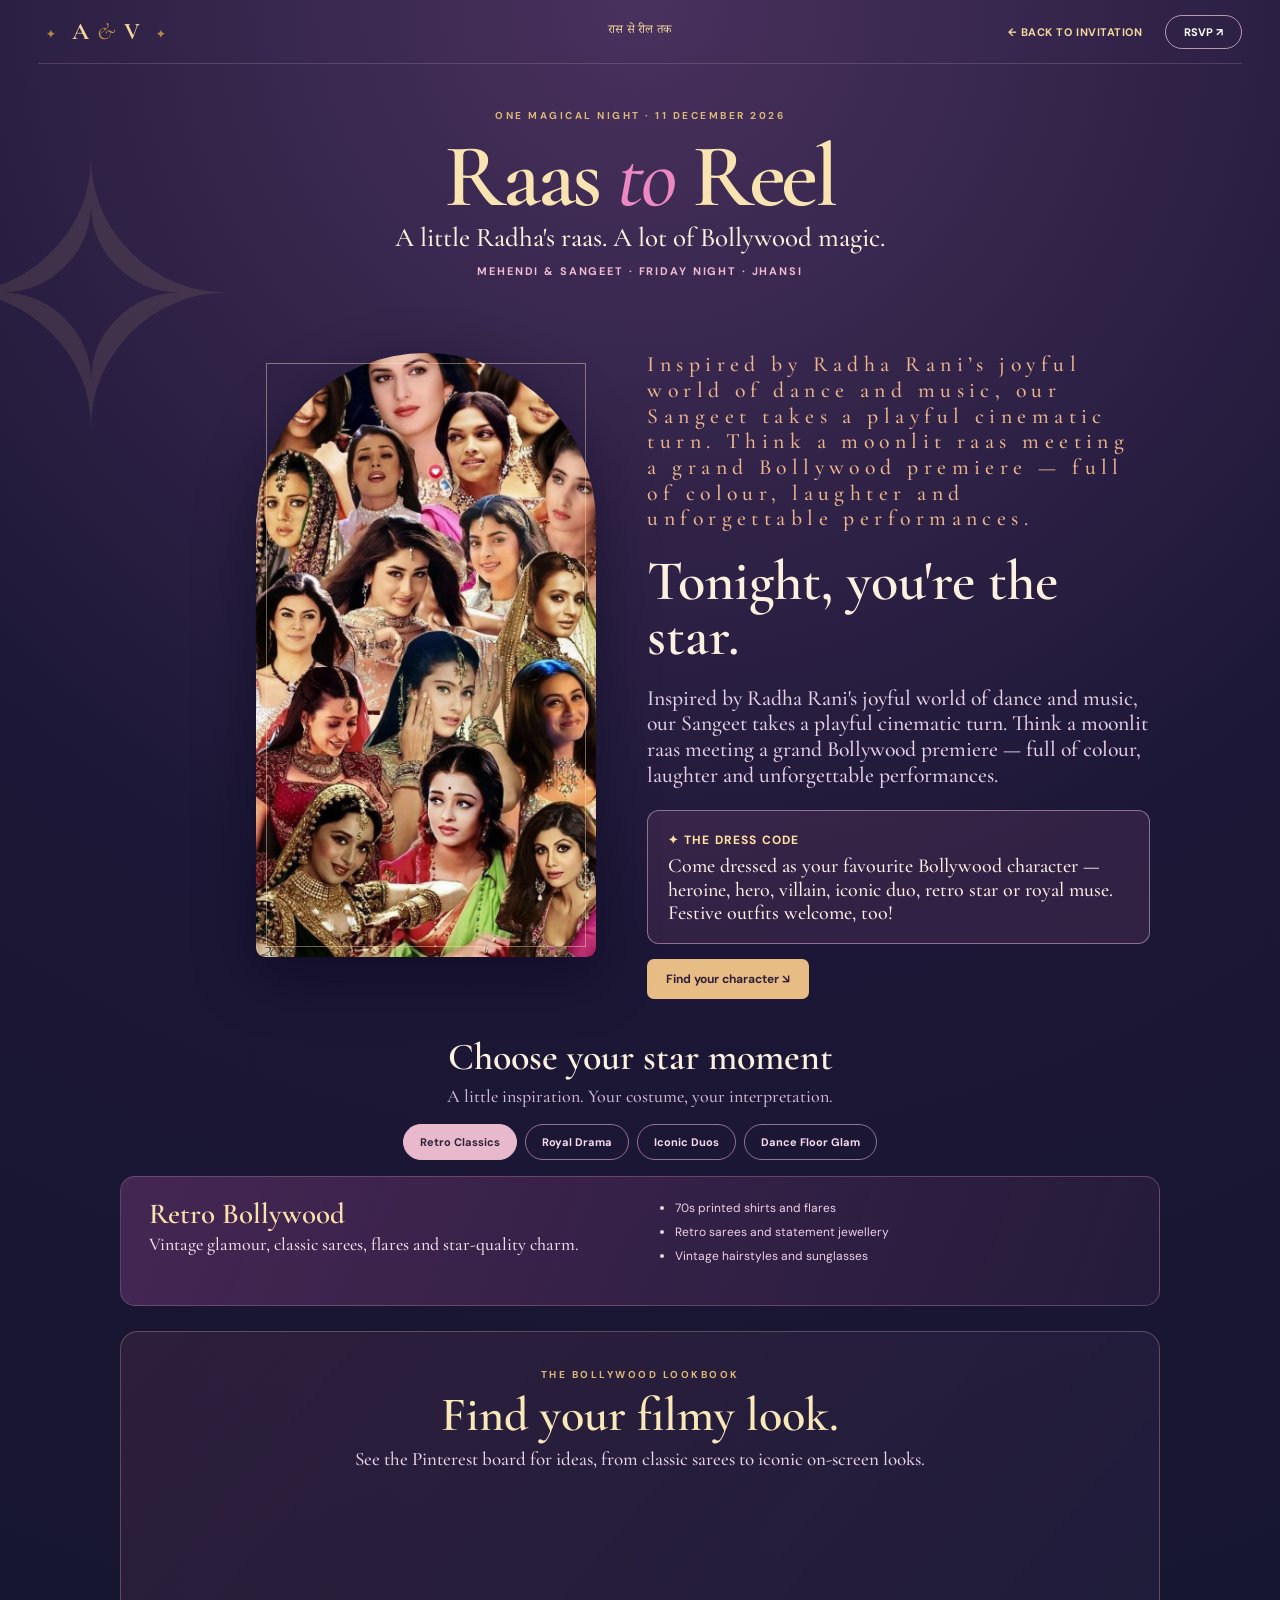
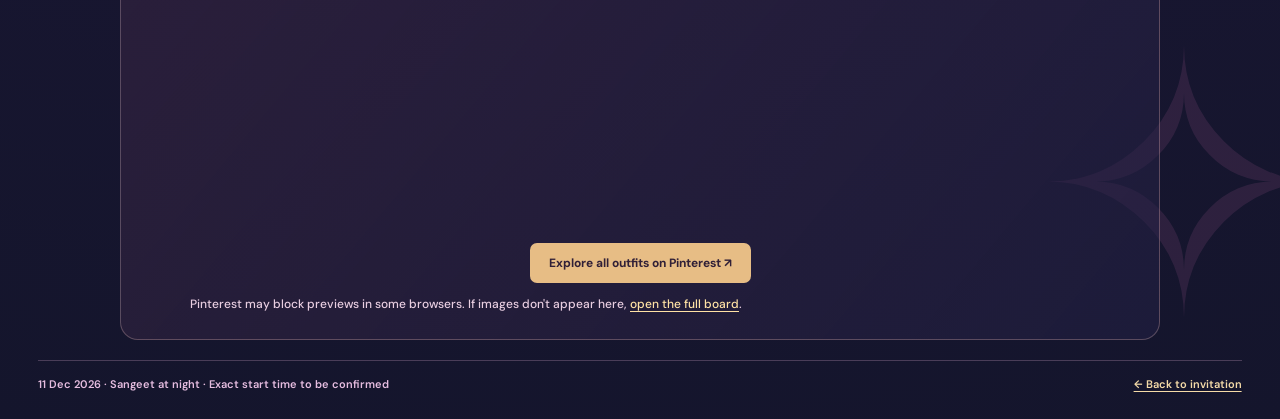
==== bollywood.html @ 9b97ad11 "initial wedding website" ====
<!doctype html>
<html lang="en"><head>
<meta charset="utf-8"><meta name="viewport" content="width=device-width,initial-scale=1,viewport-fit=cover"><meta name="theme-color" content="#171533"><meta name="description" content="Raas to Reel: Bollywood character night at Akanksha & Vikash's wedding Sangeet, 11 December 2026.">
<title>Raas to Reel · Bollywood Sangeet · Akanksha & Vikash</title>
<link rel="preconnect" href="https://fonts.googleapis.com"><link rel="preconnect" href="https://fonts.gstatic.com" crossorigin>
<link href="https://fonts.googleapis.com/css2?family=Cormorant+Garamond:ital,wght@0,400;0,500;0,600;0,700;1,400;1,500;1,600&family=DM+Sans:wght@400;500;600;700&family=Noto+Serif+Devanagari:wght@400;600&display=swap" rel="stylesheet">
<link rel="stylesheet" href="styles.css"><script src="image-config.js" defer></script><script src="theme-config.js" defer></script><script src="content-config.js" defer></script><script src="script.js" defer></script>
</head><body class="bollywood-page"><div class="page-shell">
<header class="masthead"><div class="brand"><span class="brand-glyph">✦</span> A <em>&</em> V <span class="brand-glyph">✦</span></div><div class="blessing">रास से रील तक</div><div class="masthead-actions"><a href="index.html">← Main invitation</a><button type="button" data-open-rsvp>RSVP ↗</button></div></header>
<main>
<section class="spotlight-hero"><p class="spotlight-overline">ONE MAGICAL NIGHT · 11 DECEMBER 2026</p><h1>Raas <em>to</em> Reel</h1><p class="spotlight-sub">A little Radha's raas. A lot of Bollywood magic.</p><p class="spotlight-date">MEHENDI & SANGEET · FRIDAY NIGHT · JHANSI</p></section>
<section class="spotlight-stage" aria-label="Bollywood Sangeet theme"><div class="spotlight-poster"><img data-image="bollywood" alt="An illustrated gold film reel, royal velvet curtains and Bollywood Night marquee"></div><div class="spotlight-copy"><p class="spotlight-overline">WHERE LOVE MEETS MUSIC</p><h2>Tonight, <em>you're the star.</em></h2><p>Inspired by Radha Rani's joyful world of dance and music, our Sangeet takes a playful cinematic turn. Think a moonlit raas meeting a grand Bollywood premiere — full of colour, laughter and unforgettable performances.</p><div class="dress-callout"><strong>✦ THE DRESS CODE</strong><p>Come dressed as your favourite Bollywood character — heroine, hero, villain, iconic duo, retro star or royal muse. Festive outfits welcome, too!</p></div><a class="spotlight-cta" href="#costumes">Find your character ↘</a></div></section>
<section class="costumes" id="costumes"><h2>Choose your star moment</h2><p>A little inspiration. Your costume, your interpretation.</p><div class="costume-tabs" role="tablist" aria-label="Costume inspiration categories"><button type="button" role="tab" aria-selected="true" data-costume-tab="retro">Retro Classics</button><button type="button" role="tab" aria-selected="false" data-costume-tab="royal">Royal Drama</button><button type="button" role="tab" aria-selected="false" data-costume-tab="duo">Iconic Duos</button><button type="button" role="tab" aria-selected="false" data-costume-tab="dance">Dance Floor Glam</button></div><div class="costume-panels" role="tabpanel" aria-live="polite"><div><h3 id="costumeName">Retro Bollywood</h3><p id="costumeDesc">Think vintage glamour and star-quality charm.</p></div><ul id="costumeIdeas"></ul></div></section>
<section class="pinterest-feature" id="pinterestStyleBoard" hidden aria-labelledby="pinterestTitle">
  <p class="spotlight-overline">THE BOLLYWOOD LOOKBOOK</p>
  <h2 id="pinterestTitle">Find your <em>filmy look.</em></h2>
  <p>From classic sarees to iconic characters, discover the outfits on our Pinterest inspiration board.</p>
  <div class="pinterest-local-gallery" id="pinterestLocalGallery" hidden aria-label="Selected Bollywood outfit inspiration"></div>
  <div class="pinterest-embed-wrap" id="pinterestEmbedWrap">
    <a id="pinterestEmbedAnchor" data-pin-do="embedBoard" data-pin-scale-height="420" data-pin-scale-width="92" href="https://www.pinterest.com/cameycat/bollywood-night/"></a>
  </div>
  <div class="pinterest-actions">
    <a class="spotlight-cta" id="pinterestBoardLink" href="https://www.pinterest.com/cameycat/bollywood-night/" target="_blank" rel="noopener noreferrer">Explore all outfits on Pinterest ↗</a>
  </div>
  <p class="pinterest-fallback">Pinterest may block previews in some browsers. If images don't appear here, <a id="pinterestBoardFallback" href="https://www.pinterest.com/cameycat/bollywood-night/" target="_blank" rel="noopener noreferrer">open the full board</a>.</p>
</section>
<footer class="spotlight-footer"><span>11 Dec 2026 · Sangeet at night · Exact start time to be confirmed</span><a href="index.html">Back to our four celebrations ↗</a></footer>
</main></div>
<dialog class="rsvp-dialog" id="rsvpDialog" aria-labelledby="rsvpTitle"><div class="rsvp-wrap"><button class="close-dialog" type="button" data-close-rsvp aria-label="Close RSVP">×</button><div class="rsvp-top"><span class="rsvp-ornament">❀ ✧ ❀</span><p class="overline">THE JOY OF TOGETHERNESS</p><h2 id="rsvpTitle">Will you join us?</h2><p>Prepare a WhatsApp RSVP message. No details are stored.</p></div><form id="rsvpForm"><label for="guestName">Your name</label><input id="guestName" name="guestName" required maxlength="100" placeholder="Full name" autocomplete="name"><div class="two-fields"><div><label for="guestCount">Guests</label><select id="guestCount" name="guestCount"><option>1</option><option>2</option><option>3</option><option>4</option><option>5+</option></select></div><div><label for="attendance">Attending?</label><select id="attendance" name="attendance"><option value="Yes, delighted to attend">Yes, delighted!</option><option value="Still confirming">Still confirming</option><option value="Unable to attend">Unable to attend</option></select></div></div><label for="guestNote">A message (optional)</label><textarea id="guestNote" name="guestNote" rows="2" maxlength="300" placeholder="Your blessings and wishes..."></textarea><button type="submit" class="send-rsvp">Prepare WhatsApp message ↗</button><button type="button" class="copy-rsvp" id="copyRSVP">Copy RSVP message instead</button><p class="rsvp-disclaimer">WhatsApp opens a draft; you choose the recipient and tap Send.</p></form></div></dialog><div class="toast" id="toast" role="status" aria-live="polite"></div>
</body></html>
---- styles.css ----
:root{--ink:#3b2931;--maroon:#321d2b;--wine:#612c43;--gold:#b9904a;--gold-light:#e8d6ac;--cream:#fbf7f0;--paper:#f4ecde;--line:#dfd1bf;--muted:#766d6b;--serif:'Cormorant Garamond',Georgia,serif;--sans:'DM Sans',Arial,sans-serif;--dev:'Noto Serif Devanagari',serif}
*{box-sizing:border-box}html{scroll-behavior:smooth}body{margin:0;color:var(--ink);font-family:var(--sans);background:#e9dfd3}button,input,select,textarea{font:inherit}button{cursor:pointer}a{color:inherit;text-decoration:none}img{display:block;max-width:100%}button:focus-visible,a:focus-visible,input:focus-visible,select:focus-visible,textarea:focus-visible{outline:3px solid #b57247;outline-offset:3px}.skip-link{position:absolute;z-index:100;left:12px;top:-80px;padding:10px;background:white}.skip-link:focus{top:10px}
.page-shell{max-width:1490px;min-height:100vh;margin:auto;padding:0 clamp(14px,3vw,48px);background:radial-gradient(circle at 8% 8%,#fffcf6 0%,transparent 33%),radial-gradient(circle at 89% 96%,#fffaf2 0%,transparent 38%),var(--cream);position:relative;overflow:hidden}.page-shell:before,.page-shell:after{content:'❋';position:absolute;color:#d1b680;opacity:.11;font-family:Georgia,serif;pointer-events:none;font-size:360px}.page-shell:before{left:-220px;top:170px}.page-shell:after{right:-160px;bottom:20px}
.masthead{height:64px;display:grid;grid-template-columns:1fr 1fr 1fr;align-items:center;border-bottom:1px solid var(--line);position:relative;z-index:1}.brand{font-family:var(--serif);font-weight:700;font-size:24px;letter-spacing:.05em;white-space:nowrap}.brand em{font-weight:400;color:var(--gold)}.brand-glyph{color:#b58a48;font-size:11px;vertical-align:middle;margin:0 8px}.blessing{font-family:var(--dev);color:#8b6543;text-align:center;font-size:12px;letter-spacing:.02em}.masthead-actions{display:flex;justify-content:flex-end;gap:22px;align-items:center;font-size:11px;font-weight:700;letter-spacing:.05em;text-transform:uppercase}.masthead-actions button{color:#faf0dd;background:var(--maroon);border:1px solid var(--maroon);border-radius:24px;padding:9px 18px}.masthead-actions a{color:#6a4757}.masthead-actions a span{color:#ab824b}
.invitation-heading{text-align:center;padding:24px 12px 15px;position:relative;z-index:1}.overline{font-size:10px;letter-spacing:.27em;font-weight:700;color:#967248;margin:0 0 4px}.overline span{font-size:12px}.invitation-heading h1{font:500 clamp(54px,5.35vw,85px)/.98 var(--serif);letter-spacing:-.025em;margin:0;color:#4a283c}.ampersand{color:var(--gold);font-weight:400;font-style:italic;padding:0 .06em}.invitation-subtitle{font:500 clamp(17px,1.7vw,23px)/1.12 var(--serif);margin:7px 0 11px}.invitation-subtitle em{font-weight:500;color:#a47c47}.date-loc{font-size:10px;font-weight:700;letter-spacing:.19em;color:#73645c;display:flex;align-items:center;justify-content:center;gap:14px}.date-separator{color:#b2884b;font-size:18px}
.chapter-area{position:relative;z-index:1}.section-line{display:flex;gap:16px;align-items:center;margin:0 2px 12px}.section-line>span{flex:1;height:1px;background:linear-gradient(to right,transparent,#ccad7a)}.section-line>span:last-child{transform:scaleX(-1)}.section-line h2{margin:0;white-space:nowrap;font-size:11px;text-transform:uppercase;letter-spacing:.14em;color:#7f624d;font-weight:600}.section-line h2 span{color:#be984d;font-size:13px;padding:0 3px}
.chapter-grid{display:grid;grid-template-columns:1fr 1fr;gap:13px}.event-card{border-radius:13px;overflow:hidden;border:1px solid #e2d4c3;box-shadow:0 7px 20px #4e2f2920;background:#fffaf0;transition:transform .22s ease,box-shadow .22s ease}.event-card:hover{transform:translateY(-3px);box-shadow:0 12px 28px #4e2f2930}.card-main{width:100%;text-align:left;border:0;padding:0;background:transparent;color:inherit;display:grid;grid-template-columns:37% 63%;height:239px}.art-panel{position:relative;overflow:hidden;min-width:0}.art-panel img{height:100%;width:100%;object-fit:cover;object-position:center center;transition:transform .55s ease}.event-card:hover .art-panel img{transform:scale(1.035)}.art-corner{position:absolute;top:10px;left:10px;width:28px;height:28px;border:1px solid #f6e6c199;border-radius:50%;display:grid;place-items:center;background:#37203674;color:#ffe3a5;font:500 18px var(--serif);backdrop-filter:blur(5px)}
.card-copy{padding:17px 21px 13px;display:flex;flex-direction:column;min-width:0;position:relative}.card-copy:after{content:'✧';position:absolute;right:15px;top:44px;font-size:44px;opacity:.1;color:#aa8856;pointer-events:none}.card-kicker{display:flex;justify-content:space-between;gap:6px;font:700 10px var(--sans);letter-spacing:.14em;margin:0 0 12px;color:#a27c50}.card-kicker span{font-size:10px;color:#b4a28c;letter-spacing:.04em}.card-copy h3{font:600 clamp(30px,3vw,42px)/.9 var(--serif);margin:0 0 8px;letter-spacing:-.02em;color:#5b3347}.hindi-inline{font:400 13px var(--dev);letter-spacing:0;margin-left:5px;color:#9c825c;vertical-align:middle}.small-and{font-style:italic;font-weight:400;color:#b28d58;font-size:.78em}.card-deity{font:700 10px/1.5 var(--sans);text-transform:uppercase;letter-spacing:.045em;color:#8f6746;margin:0 0 9px}.card-description{font:500 clamp(17px,1.35vw,19px)/1.08 var(--serif);color:#6f5653;margin:0;max-width:400px}.card-bottom{border-top:1px solid #dbcec244;padding-top:8px;margin-top:auto;display:flex;justify-content:space-between;gap:8px;align-items:center;font-size:10px;font-weight:600;color:#8b7772;line-height:1.25}.more-link{color:#755038;white-space:nowrap;font-weight:700}.more-link b{font-size:14px;font-weight:500}.dot{font-style:normal;margin:0 2px;color:#a58a69}
.haldi-card{background:#fff8e8}.haldi-card .card-copy{background:linear-gradient(115deg,#fff8e7,#fcf1d5)}.sangeet-card{background:#ede2f1}.sangeet-card .card-copy{background:linear-gradient(115deg,#fff5f8,#f5e6f6)}.sangeet-card .card-copy h3{color:#64315a}.sangeet-card .card-deity{color:#965777}.varmala-card .card-copy{background:linear-gradient(115deg,#fff6ed,#f7e6dc)}.varmala-card .card-copy h3{color:#7f3942}.phere-card .card-copy{background:linear-gradient(115deg,#f8f4f1,#ece7f5)}.phere-card .card-copy h3{color:#43365f}
.prelude{margin:13px 2px 12px;text-align:center;color:#8e7359;font:500 13px/1.3 var(--serif);letter-spacing:.025em}.prelude strong{color:#6b3c47;font-weight:700}.prelude-sparkle{color:#bc9755;margin:0 8px}
.footer-strip{background:#362131;color:#fff4e0;display:flex;justify-content:space-between;align-items:center;gap:20px;border-radius:12px;padding:14px 21px;position:relative;z-index:1;box-shadow:0 7px 18px #321d2b17}.venue-info{display:flex;align-items:center;gap:16px;min-width:0}.venue-icon{border:1px solid #a58d6c;border-radius:50%;width:39px;height:39px;flex:none;display:grid;place-items:center;font-size:26px;color:#d9b67b}.venue-label{color:#c5a77c;letter-spacing:.15em;font-weight:700;font-size:9px;margin:0 0 2px}.venue-info h2{font:600 24px/.95 var(--serif);letter-spacing:.015em;margin:0}.venue-info p:last-child{margin:3px 0 0;color:#e7d7c4;font-size:10px}.quick-actions{display:flex;gap:8px;align-items:center}.quick-button{background:transparent;color:#f3e8da;border:1px solid #897186;border-radius:6px;white-space:nowrap;padding:10px 11px;font-weight:700;font-size:11px;letter-spacing:.015em}.quick-button span{font-size:16px;vertical-align:-1px;margin-right:4px;color:#e5bf7d}.quick-button.primary{background:#e3bf81;border-color:#e3bf81;color:#3e2433}.quick-button.primary span{color:#643d4c}
.sangeet-promo{position:relative;z-index:1;display:flex;align-items:center;justify-content:center;gap:12px;margin:11px 0 7px;padding:9px 14px;border:1px solid #c2a6bd80;border-radius:8px;background:linear-gradient(90deg,#f6e8f0,#f7edf9,#f5e9f2);font-size:11px;color:#744663}.promo-sparkle{color:#a45a91;font-size:17px}.sangeet-promo strong{font-size:10px;letter-spacing:.06em}.sangeet-promo a{text-decoration:underline;text-underline-offset:3px;font-weight:700;white-space:nowrap;color:#744663}.micro-footer{display:flex;justify-content:space-between;align-items:center;padding:7px 2px 13px;color:#927e73;font:500 12px var(--serif);position:relative;z-index:1}.micro-footer span:last-child{font-size:15px;color:#6c4a58}.micro-footer i{font-size:10px;color:#ac8e58}
/* dialogs */
dialog{border:0;padding:0;box-shadow:0 22px 85px #21132380;max-height:min(91vh,780px);max-width:calc(100vw - 24px);overflow:auto;border-radius:17px;color:var(--ink)}dialog::backdrop{background:#241723a8;backdrop-filter:blur(4px)}.detail-dialog{width:min(800px,calc(100vw - 24px));background:#fdf7ee}.dialog-inner{display:grid;grid-template-columns:41% 59%;min-height:385px}.dialog-art img{width:100%;height:100%;object-fit:cover;max-height:575px}.dialog-info{padding:40px 39px;align-self:center}.dialog-kicker{font:700 10px var(--sans);letter-spacing:.18em;color:#a87c45}.dialog-info h2{font:600 50px/.98 var(--serif);margin:9px 0;color:#60374c}.dialog-inspiration{color:#a47c4c;text-transform:uppercase;font-weight:700;font-size:11px;letter-spacing:.09em;margin:8px 0 18px}.dialog-info>p:not(.dialog-kicker):not(.dialog-inspiration){font:500 23px/1.16 var(--serif);color:#655159}.dialog-info .dialog-dress{font:600 12px/1.5 var(--sans)!important;border-top:1px solid var(--line);padding-top:14px;margin-top:17px}.dialog-swatches{display:flex;gap:7px;margin:16px 0}.dialog-swatches i{display:block;height:23px;width:23px;border-radius:50%;border:1px solid #9995}.dialog-special-link{display:inline-block;color:#723850;font-weight:700;font-size:12px;text-decoration:underline;text-underline-offset:4px}.close-dialog{position:absolute;z-index:2;right:14px;top:12px;background:#fffbf5e6;border:1px solid #ddceb8;color:#5b3b46;width:34px;height:34px;border-radius:50%;font-size:24px;line-height:1}
.rsvp-dialog{width:min(455px,calc(100vw - 24px));background:#fff9f2}.rsvp-wrap{padding:29px 30px 26px}.rsvp-top{text-align:center}.rsvp-ornament{font:20px var(--serif);color:#b38753}.rsvp-top .overline{margin:10px 0 4px}.rsvp-top h2{font:600 49px/.95 var(--serif);margin:3px 0}.rsvp-top>p:last-child{font:500 17px/1.15 var(--serif);color:#816c68;margin:8px 0 24px}.rsvp-wrap form{display:grid;gap:8px}.rsvp-wrap label{font-size:11px;font-weight:700;color:#574451}.rsvp-wrap input,.rsvp-wrap select,.rsvp-wrap textarea{width:100%;border:1px solid #d6c6ba;border-radius:6px;background:#fffefa;padding:10px 11px;font-size:12px;color:#493945}.two-fields{display:grid;grid-template-columns:1fr 1fr;gap:10px}.two-fields>div{display:grid;gap:8px}.send-rsvp{background:#3c2233;color:#fff0dc;border:0;border-radius:7px;padding:13px;font-size:12px;font-weight:700;margin-top:5px}.copy-rsvp{background:none;border:0;padding:8px;color:#80566c;text-decoration:underline;font-size:11px}.rsvp-disclaimer{font:500 11px/1.5 var(--sans);color:#938383;text-align:center;margin:0}.toast{position:fixed;bottom:24px;left:50%;transform:translate(-50%,60px);opacity:0;pointer-events:none;background:#392538;color:#fff3df;padding:12px 20px;border-radius:10px;box-shadow:0 8px 30px #0004;z-index:120;transition:opacity .2s,transform .2s;font-size:12px}.toast.visible{opacity:1;transform:translate(-50%,0)}
/* Bollywood page */
.bollywood-page{background:#150f2f;color:#fff1df;min-height:100vh}.bollywood-page .page-shell{background:radial-gradient(circle at 50% 0,#49315d 0%,#1c1736 45%,#14152c 100%);max-width:1400px;min-height:100vh;color:#fff1df;padding-bottom:28px}.bollywood-page .page-shell:before{content:'✧';opacity:.1;color:#f2cc86;top:90px;left:-60px}.bollywood-page .page-shell:after{content:'✧';opacity:.1;color:#ff83cf;right:-55px}.bollywood-page .masthead{border-color:#a68ca54b}.bollywood-page .brand,.bollywood-page .blessing{color:#f3d79d}.bollywood-page .masthead-actions a{color:#f3d79d}.bollywood-page .masthead-actions button{border-color:#b997b4;color:white;background:transparent}.spotlight-hero{text-align:center;padding:35px 10px 12px;position:relative;z-index:1}.spotlight-overline{font:700 10px var(--sans);letter-spacing:.25em;color:#dcb877}.spotlight-hero h1{font:600 clamp(58px,7vw,100px)/.88 var(--serif);letter-spacing:-.035em;margin:16px 0 6px;color:#f9e4b1}.spotlight-hero h1 em{font-weight:500;color:#ee88c3}.spotlight-sub{font:500 clamp(18px,2.2vw,27px)/1.1 var(--serif);margin:0 0 11px}.spotlight-date{font:700 11px var(--sans);letter-spacing:.17em;color:#f1bbcf}.spotlight-stage{position:relative;display:grid;grid-template-columns:1.02fr 1.1fr;align-items:center;gap:clamp(22px,4vw,55px);max-width:1020px;margin:10px auto 0;z-index:1}.spotlight-poster{max-width:340px;width:80%;justify-self:end;position:relative;filter:drop-shadow(0 18px 30px #02011270)}.spotlight-poster:before{content:'';position:absolute;inset:10px;border:1px solid #fee2b76b;z-index:1;pointer-events:none}.spotlight-poster img{width:100%;border-radius:180px 180px 10px 10px}.spotlight-copy{padding:20px 0 0}.spotlight-copy .spotlight-overline{color:#eeb58b}.spotlight-copy h2{font:600 clamp(43px,4.4vw,66px)/.98 var(--serif);margin:11px 0}.spotlight-copy h2 em{color:#f49cc8;font-weight:500}.spotlight-copy p{font:500 clamp(18px,1.7vw,23px)/1.18 var(--serif);color:#e5d0e6;max-width:550px}.dress-callout{border:1px solid #dcb6d289;border-radius:12px;background:#dd73b61c;padding:17px 20px;margin-top:19px}.dress-callout strong{color:#ffe1a2;font:700 12px var(--sans);letter-spacing:.1em;text-transform:uppercase}.dress-callout p{margin:6px 0 0;font-size:20px;color:#fff0e9}.spotlight-cta{display:inline-flex;gap:8px;align-items:center;margin-top:15px;border-radius:7px;background:#e7bd85;color:#312037;padding:12px 19px;font:700 12px var(--sans)}.costumes{max-width:1040px;margin:35px auto 0;position:relative;z-index:1}.costumes h2{font:600 38px var(--serif);margin:0 0 5px;text-align:center}.costumes>p{font:500 18px var(--serif);color:#cdb8d3;text-align:center;margin:0 0 17px}.costume-tabs{display:flex;flex-wrap:wrap;gap:8px;justify-content:center;margin-bottom:16px}.costume-tabs button{font:700 11px var(--sans);border:1px solid #947393;background:transparent;color:#f5dbed;border-radius:30px;padding:10px 16px}.costume-tabs button[aria-selected="true"]{background:#e8b9cc;color:#302039;border-color:#e8b9cc}.costume-panels{border:1px solid #8c638d90;border-radius:15px;background:linear-gradient(110deg,#562d60b8,#32224475);padding:19px 28px;display:grid;grid-template-columns:1fr 1fr;gap:25px;min-height:130px}.costume-panels h3{font:600 29px var(--serif);margin:0 0 3px;color:#fae0a9}.costume-panels p{font:500 18px/1.2 var(--serif);color:#f4ddea;margin:0}.costume-panels ul{margin:0;padding-left:22px;color:#ead2e6;font-size:12px;line-height:2}.spotlight-footer{display:flex;justify-content:space-between;gap:10px;margin-top:20px;border-top:1px solid #8e708f70;padding-top:16px;font:600 11px var(--sans);color:#e6bde0}.spotlight-footer a{text-decoration:underline;text-underline-offset:3px;color:#f5dba8}
@media (min-width:1200px) and (max-height:900px){.card-main{height:220px}.invitation-heading{padding-top:17px;padding-bottom:11px}.card-copy{padding-top:14px}.card-kicker{margin-bottom:8px}.card-description{font-size:18px}.sangeet-promo{margin-top:9px}}
@media (max-width:1000px){.card-main{grid-template-columns:35% 65%;height:248px}.card-copy{padding:14px 13px 11px}.card-copy h3{font-size:32px}.card-description{font-size:18px}.card-deity{font-size:9px}.card-kicker{font-size:9px}.card-bottom{font-size:9px}.quick-button{padding:10px 8px}.sangeet-promo{flex-wrap:wrap;row-gap:4px;text-align:center}}
@media (max-width:700px){.page-shell{padding:0 12px}.masthead{height:55px;grid-template-columns:1fr auto}.brand{font-size:19px}.brand-glyph{margin:0 3px;font-size:8px}.blessing{display:none}.masthead-actions{gap:11px;font-size:9px}.masthead-actions button{padding:8px 11px}.invitation-heading{padding:24px 2px 20px}.invitation-heading h1{font-size:clamp(51px,11vw,78px)}.invitation-subtitle{font-size:20px;margin:8px 0 10px}.overline{font-size:8px;letter-spacing:.21em}.date-loc{font-size:9px;letter-spacing:.07em;gap:8px}.section-line{gap:8px;margin-bottom:11px}.section-line h2{font-size:9px;letter-spacing:.04em}.chapter-grid{gap:9px}.card-main{display:flex;flex-direction:column;height:100%}.art-panel{height:145px;flex:none}.art-panel img{object-position:center 40%}.art-corner{width:25px;height:25px;font-size:15px;left:8px;top:8px}.card-copy{padding:11px 11px 10px;min-height:166px}.card-kicker{font-size:8px;margin-bottom:8px;letter-spacing:.04em}.card-kicker span{font-size:8px}.card-copy h3{font-size:clamp(25px,5.5vw,36px);margin:0 0 5px;line-height:.9}.hindi-inline{display:none}.card-deity{font-size:8px;line-height:1.2;margin-bottom:7px;min-height:20px}.card-description{font:500 16px/1.02 var(--serif)}.card-bottom{font-size:8px;gap:5px;padding-top:6px;line-height:1.2}.more-link{font-size:8px}.card-copy:after{top:25px;font-size:26px}.prelude{font-size:12px;margin:12px 0}.prelude-sparkle{margin:0 3px}.footer-strip{padding:13px 12px;display:grid;gap:11px}.venue-info{gap:11px}.venue-icon{width:32px;height:32px;font-size:19px}.venue-info h2{font-size:25px}.venue-info p:last-child{font-size:10px}.quick-actions{display:grid;grid-template-columns:repeat(3,1fr);gap:7px}.quick-button{text-align:center;padding:10px 3px;font-size:10px}.sangeet-promo{font-size:10px;padding:9px;gap:6px}.sangeet-promo a{display:block;width:100%;font-size:11px}.micro-footer{padding-bottom:15px}.micro-footer span:first-child{font-size:11px}.dialog-inner{grid-template-columns:1fr}.dialog-art{height:200px;overflow:hidden}.dialog-art img{object-position:center 42%}.dialog-info{padding:22px 24px 26px}.dialog-info h2{font-size:43px}.dialog-info>p:not(.dialog-kicker):not(.dialog-inspiration){font-size:21px}.spotlight-hero{padding-top:30px}.spotlight-hero h1{font-size:64px}.spotlight-stage{grid-template-columns:1fr;gap:12px;margin-top:18px}.spotlight-poster{justify-self:center;width:60%;max-width:240px}.spotlight-copy{text-align:center;padding:0 10px}.spotlight-copy h2{font-size:49px}.spotlight-copy p{margin-left:auto;margin-right:auto}.dress-callout{text-align:center;padding:12px}.costumes{margin-top:27px}.costumes h2{font-size:35px}.costume-panels{grid-template-columns:1fr;gap:10px;padding:16px}.spotlight-footer{font-size:10px;flex-wrap:wrap}}
@media (max-width:380px){.masthead-actions a{font-size:8px}.masthead-actions{gap:7px}.invitation-heading h1{font-size:51px}.invitation-subtitle{font-size:18px}.card-copy{padding:9px 8px;min-height:175px}.card-copy h3{font-size:26px}.card-description{font-size:15px}.art-panel{height:124px}.card-bottom{font-size:7.5px}.card-kicker{font-size:7px}.card-kicker span{font-size:7px}.card-deity{font-size:7.5px}.section-line h2{font-size:8px}.micro-footer{font-size:10px}.micro-footer span:last-child{font-size:12px}}
@media(prefers-reduced-motion:reduce){*,*:before,*:after{transition:none!important;animation:none!important;scroll-behavior:auto!important}}

/* Six-card layout: three paired rows, six images, one compact invitation. */
.home-page .invitation-heading{padding-top:18px;padding-bottom:11px}
.home-page .chapter-grid{grid-template-columns:repeat(2,minmax(0,1fr));gap:10px}
.home-page .card-main{grid-template-columns:34% 66%;height:188px}
.home-page .card-copy{padding:12px 16px 10px}
.home-page .card-kicker{margin-bottom:6px;font-size:9px;letter-spacing:.10em}
.home-page .card-copy h3{font-size:clamp(27px,2.4vw,35px);line-height:.99;margin-bottom:5px}
.home-page .card-deity{font-size:9px;margin-bottom:5px;letter-spacing:.04em}
.home-page .card-description{font-size:clamp(16px,1.3vw,18px);line-height:1.05}
.home-page .card-bottom{font-size:9px;padding-top:6px}
.home-page .mata-card .card-copy{background:linear-gradient(115deg,#fff7e7,#f5e5ce)}
.home-page .mata-card .card-copy h3{color:#79503d}
.home-page .bollywood-card .card-copy{background:linear-gradient(115deg,#f9eef8,#e9d9ee)}
.home-page .bollywood-card .card-copy h3{color:#6c3763}
.home-page .bollywood-card .card-deity{color:#874c80}
.home-page .footer-strip{margin-top:12px}
.home-page .micro-footer{padding-bottom:10px}
@media (max-width:700px){
 .home-page .invitation-heading{padding:21px 2px 16px}
 .home-page .chapter-grid{gap:8px}
 .home-page .card-main{display:flex;flex-direction:column;height:100%}
 .home-page .art-panel{height:130px;flex:none}
 .home-page .card-copy{padding:10px 10px 9px;min-height:161px}
 .home-page .card-kicker{font-size:7.5px;letter-spacing:.02em;margin-bottom:7px}
 .home-page .card-kicker span{font-size:7.5px}
 .home-page .card-copy h3{font-size:clamp(23px,5vw,32px);margin-bottom:5px;line-height:.97}
 .home-page .card-deity{font-size:7.7px;min-height:19px;line-height:1.2;margin-bottom:6px}
 .home-page .card-description{font-size:15px;line-height:1.07}
 .home-page .card-bottom{font-size:8px;line-height:1.2;padding-top:6px}
 .home-page .more-link{font-size:8px}
 .home-page .footer-strip{margin-top:12px}
}
@media(max-width:390px){
 .home-page .art-panel{height:118px}
 .home-page .card-copy{padding:9px 8px;min-height:165px}
 .home-page .card-kicker{font-size:7px}
 .home-page .card-kicker span{font-size:7px}
 .home-page .card-copy h3{font-size:24px}
 .home-page .card-description{font-size:14px}
 .home-page .card-bottom{font-size:7.5px}
}

/* OPTIONAL PINTEREST LOOKBOOK — only appears after board URL is configured */
.pinterest-feature{position:relative;z-index:1;max-width:1040px;margin:25px auto 12px;padding:26px clamp(14px,4vw,35px);text-align:center;border:1px solid #ad8c936b;border-radius:18px;background:linear-gradient(130deg,#65395844,#22204399);}
.pinterest-feature[hidden],.pinterest-embed-wrap[hidden]{display:none!important}
.pinterest-feature h2{margin:8px 0;font:600 clamp(33px,4vw,48px)/1 var(--serif);color:#fbe8b8}
.pinterest-feature h2 em{color:#f49cc8}
.pinterest-feature>p:not(.spotlight-overline){max-width:620px;margin:0 auto 8px;font:500 19px/1.25 var(--serif);color:#e9d3e9}
.pinterest-actions{display:flex;flex-wrap:wrap;justify-content:center;align-items:center;gap:12px;margin-top:12px}
.pinterest-actions .spotlight-cta{margin:0}
.pinterest-preview-button{border:1px solid #b997b4;border-radius:7px;background:transparent;color:#f9e3ee;padding:12px 18px;cursor:pointer;font:700 12px var(--sans)}
.pinterest-preview-button:hover{background:#e8b9cc25}
.pinterest-embed-wrap{max-width:100%;margin:20px auto 0;overflow:hidden}
.pinterest-embed-wrap>span,.pinterest-embed-wrap>iframe{max-width:100%!important}
.pinterest-fallback{font:500 12px/1.5 var(--sans);color:#e9cee1}
.pinterest-fallback a{text-decoration:underline;text-underline-offset:3px;color:#ffe2a5}
@media(max-width:700px){.pinterest-feature{padding:19px 12px}.pinterest-actions{flex-direction:column}.pinterest-actions .spotlight-cta,.pinterest-preview-button{width:min(100%,320px);justify-content:center}.pinterest-feature>p:not(.spotlight-overline){font-size:17px}}

/* Pinterest board: autoload on the Sangeet page */
.pinterest-embed-wrap{display:flex;justify-content:center;min-height:340px;align-items:flex-start;overflow:hidden;padding:12px 0 0}
.pinterest-embed-wrap [data-pin-do="embedBoard"]{display:block;min-height:1px}
.pinterest-local-gallery{display:grid;grid-template-columns:repeat(4,minmax(0,1fr));gap:10px;margin:16px auto 18px;max-width:850px}
.pinterest-local-gallery[hidden]{display:none!important}
.pinterest-local-gallery img{width:100%;aspect-ratio:3 / 4;object-fit:cover;border-radius:9px;border:1px solid #e6c6bd55}
.pinterest-fallback{margin:12px 0 0!important;font:500 12px/1.5 var(--sans)!important;color:#e9cee1!important}
@media(max-width:650px){.pinterest-local-gallery{grid-template-columns:repeat(2,minmax(0,1fr))}.pinterest-embed-wrap{min-height:300px}}

/* ━━━━━━━━━━━━━━━━━━━━━━━━━━━━━━━━━━━━━━━━━━━━━━━━━━━━━━━━━━━━━━━━━━━
   FOUR-CHAPTER COMPACT INVITATION
   Edit colours in theme-config.js; text in content-config.js.
   These overrides intentionally affect the home page only so the separate
   Bollywood page and Pinterest board retain their existing design.
   ━━━━━━━━━━━━━━━━━━━━━━━━━━━━━━━━━━━━━━━━━━━━━━━━━━━━━━━━━━━━━━━━━━━ */
.home-page .page-shell{max-width:1480px;background:radial-gradient(circle at 9% 8%,#fffdf8 0,transparent 34%),radial-gradient(circle at 89% 100%,#fffaf2 0,transparent 32%),var(--cream)}
.home-page .masthead{height:61px}
.home-page .brand{color:var(--ink)}
.home-page .top-bollywood{display:inline-flex;align-items:center;gap:4px;padding:8px 11px;border-radius:99px;border:1px solid #d6ab7d;background:#fff6e7;color:#8c345a;font-weight:800;letter-spacing:.03em;transition:background .2s ease}
.home-page .top-bollywood:hover{background:#f9e6e4}
.home-page .invitation-heading{padding:24px 12px 18px}
.home-page .invitation-heading h1{color:var(--ink)}
.home-page .invitation-subtitle em{color:#a57d4b}
.home-page .chapter-area{margin-top:0}
.home-page .section-line{margin-bottom:13px}
.home-page .section-line h2{font-size:11px;letter-spacing:.11em}
.home-page .section-line h2 i{font-style:normal;color:var(--gold);padding:0 8px}
.home-page .section-line h2 span{color:#7f624d;font:inherit;padding:0}
.home-page .chapter-grid{grid-template-columns:repeat(2,minmax(0,1fr));gap:14px}
.home-page .event-card{position:relative;background:var(--card-bg);border-color:color-mix(in srgb,var(--card-accent) 18%,#fff);box-shadow:0 7px 22px #523c3220}
.home-page .card-main{width:100%;height:247px;display:grid;grid-template-columns:34% 66%;padding:0;border:0;border-radius:12px;overflow:hidden;background:transparent;text-align:left;align-items:stretch;color:var(--card-ink)}
.home-page .art-panel{height:100%;overflow:hidden}
.home-page .art-panel img{width:100%;height:100%;object-fit:cover;object-position:center}
.home-page .card-copy{background:linear-gradient(115deg,var(--card-bg),var(--card-bg2))!important;padding:17px 18px 13px;display:flex;flex-direction:column;min-height:0;color:var(--card-ink)}
.home-page .card-copy:after{color:var(--card-accent);opacity:.12;top:50px}
.home-page .card-kicker{color:var(--card-accent);font:800 10px/1.25 var(--sans);margin:0 0 13px;letter-spacing:.075em}
.home-page .card-kicker span{font:inherit;color:var(--card-accent)}
.home-page .card-copy h3{color:var(--card-heading)!important;font:600 clamp(32px,2.6vw,43px)/.96 var(--serif);margin:0 0 6px;letter-spacing:-.018em}
.home-page .card-deity{font:800 10px/1.3 var(--sans);text-transform:uppercase;letter-spacing:.045em;color:var(--card-accent)!important;margin:0 0 9px}
.home-page .card-description{font:500 clamp(18px,1.45vw,21px)/1.07 var(--serif);color:var(--card-ink);margin:0 0 8px;max-width:none}
.home-page .card-bottom{color:var(--card-ink);border-color:color-mix(in srgb,var(--card-accent) 19%,transparent);padding-top:9px;gap:7px;font:800 9px/1.2 var(--sans);align-items:end}
.home-page .dress-line{display:flex;flex-wrap:wrap;align-items:center;gap:7px;max-width:82%}
.home-page .swatch-mini{display:flex;gap:4px;flex:none}
.home-page .swatch-mini span{width:14px;height:14px;display:block;border-radius:50%;border:1px solid #75584f40;box-shadow:0 1px 2px #0001}
.home-page .more-link{color:var(--card-heading);font:800 10px var(--sans);white-space:nowrap}
.home-page .sangeet-card .card-main .card-copy{padding-bottom:54px}
.home-page .sangeet-card .card-bottom{display:none}
.home-page .bollywood-feature{position:absolute;z-index:5;bottom:13px;left:calc(34% + 17px);right:16px;min-height:37px;display:flex;align-items:center;justify-content:center;gap:7px;text-align:center;padding:9px 10px;border:1px solid #375642;border-radius:7px;color:#fffbee;background:linear-gradient(100deg,#3d654a,#244e3d);box-shadow:0 4px 10px #234e3a40;font:800 11px/1.15 var(--sans);letter-spacing:.035em;transition:transform .2s ease,filter .2s ease}
.home-page .bollywood-feature:hover{transform:translateY(-2px);filter:brightness(1.08)}
.home-page .theme-note{text-align:center;color:#896e6a;font:500 15px/1.3 var(--serif);margin:11px 0 12px}
.home-page .footer-strip{margin-top:0;background:var(--footer-bg,#3b2030);color:var(--footer-text,#fff5e8);padding:16px 21px}
.home-page .micro-footer{padding:9px 2px 11px}
.home-page .venue-info h2{font-size:24px}
.home-page .quick-button span{font-size:inherit;vertical-align:baseline;margin-right:0;color:inherit}
/* Combined wedding scene: two independent illustrations in the detail view. */
.dialog-art.two-images{display:grid;grid-template-rows:1fr 1fr;height:100%;min-height:400px;overflow:hidden}
.dialog-art.two-images img{height:100%;width:100%;min-height:0;object-fit:cover}
.dialog-art [hidden]{display:none!important}
.detail-dialog .dialog-special-link[hidden]{display:none!important}
@media(max-width:1000px){
 .home-page .card-main{height:242px;grid-template-columns:34% 66%}
 .home-page .card-copy{padding:13px 12px 12px}
 .home-page .card-copy h3{font-size:32px}
 .home-page .card-description{font-size:18px}
 .home-page .card-kicker{font-size:9px;margin-bottom:8px}
 .home-page .card-deity{font-size:9px;margin-bottom:7px}
 .home-page .card-bottom{font-size:8px}
 .home-page .bollywood-feature{left:calc(34% + 11px);right:11px;bottom:11px;font-size:10px}
}
@media(max-width:700px){
 .home-page .page-shell{padding:0 12px}
 .home-page .masthead{height:59px}
 .home-page .masthead-actions{gap:8px}
 .home-page .top-bollywood{font-size:8px;padding:7px 8px}
 .home-page .masthead-actions button{padding:8px 10px}
 .home-page .brand{font-size:18px}
 .home-page .invitation-heading{padding:23px 2px 19px}
 .home-page .invitation-heading h1{font-size:clamp(45px,10.3vw,72px)}
 .home-page .invitation-subtitle{font-size:18px}
 .home-page .section-line h2{font-size:9px;white-space:normal;text-align:center;line-height:1.35}
 .home-page .section-line h2 span{font:inherit}
 .home-page .chapter-grid{gap:9px}
 .home-page .card-main{display:flex;flex-direction:column;height:100%}
 .home-page .art-panel{height:141px;flex:none}
 .home-page .card-copy{min-height:202px;padding:11px 10px 11px}
 .home-page .card-kicker{font-size:7.5px;letter-spacing:0;margin-bottom:7px}
 .home-page .card-kicker span{font-size:7.5px}
 .home-page .card-copy h3{font-size:clamp(26px,5.2vw,35px);margin-bottom:5px;line-height:.96}
 .home-page .card-deity{font-size:7.7px;line-height:1.2;min-height:18px;margin-bottom:6px}
 .home-page .card-description{font-size:16px;line-height:1.03;margin-bottom:10px}
 .home-page .card-bottom{font-size:7.4px;line-height:1.2;align-items:flex-end;padding-top:8px}
 .home-page .dress-line{max-width:100%;gap:4px}
 .home-page .swatch-mini span{height:11px;width:11px}
 .home-page .more-link{display:none}
 .home-page .sangeet-card .card-main .card-copy{padding-bottom:60px}
 .home-page .bollywood-feature{bottom:10px;left:8px;right:8px;min-height:43px;font-size:9.5px;padding:7px 7px;line-height:1.17}
 .home-page .theme-note{font-size:13px;margin:11px 5px}
 .home-page .footer-strip{padding:15px 13px}
 .home-page .quick-button{padding:10px 4px}
 .dialog-art.two-images{height:240px;min-height:0;grid-template-rows:1fr 1fr}
}
@media(max-width:390px){
 .home-page .brand{font-size:16px}
 .home-page .masthead-actions button{font-size:8px}
 .home-page .top-bollywood{max-width:118px;line-height:1.1;text-align:center}
 .home-page .invitation-heading h1{font-size:clamp(43px,10vw,55px)}
 .home-page .art-panel{height:120px}
 .home-page .card-copy{min-height:211px;padding:10px 8px}
 .home-page .card-copy h3{font-size:25px}
 .home-page .card-description{font-size:15px}
 .home-page .card-deity{font-size:7px}
 .home-page .card-kicker{font-size:7px}
 .home-page .card-bottom{font-size:6.7px}
 .home-page .bollywood-feature{font-size:9px}
}
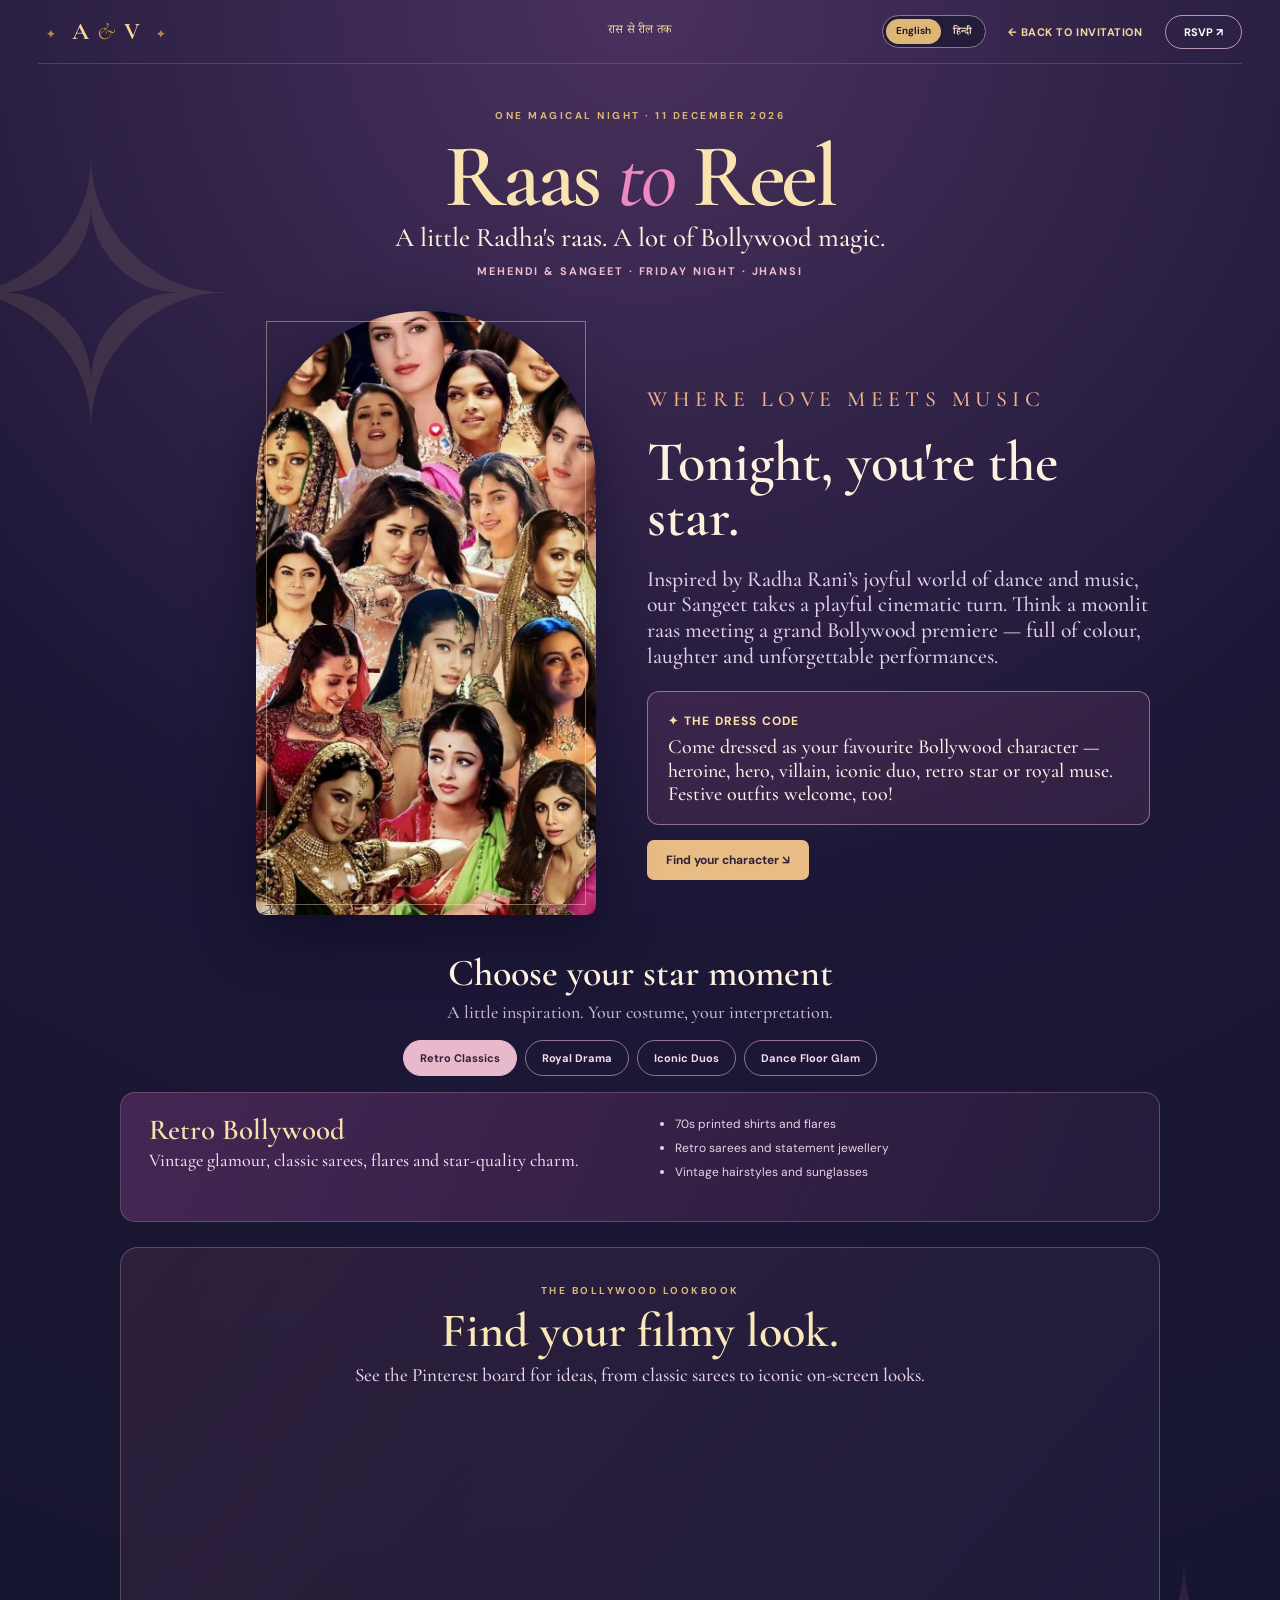
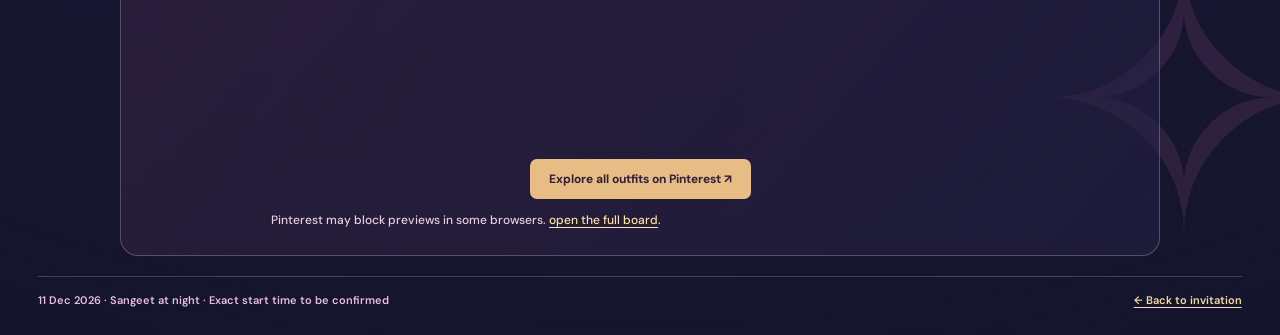
==== commit 3ee91184: "Update wedding website" ====
--- a/bollywood.html
+++ b/bollywood.html
@@ -1,30 +1,31 @@
-<!doctype html>
+<!DOCTYPE html>
+
 <html lang="en"><head>
-<meta charset="utf-8"><meta name="viewport" content="width=device-width,initial-scale=1,viewport-fit=cover"><meta name="theme-color" content="#171533"><meta name="description" content="Raas to Reel: Bollywood character night at Akanksha & Vikash's wedding Sangeet, 11 December 2026.">
-<title>Raas to Reel · Bollywood Sangeet · Akanksha & Vikash</title>
-<link rel="preconnect" href="https://fonts.googleapis.com"><link rel="preconnect" href="https://fonts.gstatic.com" crossorigin>
-<link href="https://fonts.googleapis.com/css2?family=Cormorant+Garamond:ital,wght@0,400;0,500;0,600;0,700;1,400;1,500;1,600&family=DM+Sans:wght@400;500;600;700&family=Noto+Serif+Devanagari:wght@400;600&display=swap" rel="stylesheet">
-<link rel="stylesheet" href="styles.css"><script src="image-config.js" defer></script><script src="theme-config.js" defer></script><script src="content-config.js" defer></script><script src="script.js" defer></script>
+<meta charset="utf-8"/><meta content="width=device-width,initial-scale=1,viewport-fit=cover" name="viewport"/><meta content="#171533" name="theme-color"/><meta content="Raas to Reel: Bollywood character night at Akanksha &amp; Vikash's wedding Sangeet, 11 December 2026." name="description"/>
+<title>Raas to Reel · Bollywood Sangeet · Akanksha &amp; Vikash</title>
+<link href="https://fonts.googleapis.com" rel="preconnect"/><link crossorigin="" href="https://fonts.gstatic.com" rel="preconnect"/>
+<link href="https://fonts.googleapis.com/css2?family=Cormorant+Garamond:ital,wght@0,400;0,500;0,600;0,700;1,400;1,500;1,600&amp;family=DM+Sans:wght@400;500;600;700&amp;family=Noto+Serif+Devanagari:wght@400;600&amp;display=swap" rel="stylesheet"/>
+<link href="styles.css" rel="stylesheet"/><script defer="" src="image-config.js"></script><script defer="" src="theme-config.js"></script><script defer="" src="content-config.js"></script><script defer="" src="hindi-config.js"></script><script defer="" src="script.js"></script>
 </head><body class="bollywood-page"><div class="page-shell">
-<header class="masthead"><div class="brand"><span class="brand-glyph">✦</span> A <em>&</em> V <span class="brand-glyph">✦</span></div><div class="blessing">रास से रील तक</div><div class="masthead-actions"><a href="index.html">← Main invitation</a><button type="button" data-open-rsvp>RSVP ↗</button></div></header>
+<header class="masthead"><div class="brand"><span class="brand-glyph">✦</span> A <em>&amp;</em> V <span class="brand-glyph">✦</span></div><div class="blessing">रास से रील तक</div><div class="masthead-actions"><div aria-label="Select language" class="language-switch" role="group"><button aria-pressed="true" data-lang="en" type="button">English</button><button aria-pressed="false" data-lang="hi" type="button">हिन्दी</button></div><a href="index.html">← Main invitation</a><button data-open-rsvp="" type="button">RSVP ↗</button></div></header>
 <main>
-<section class="spotlight-hero"><p class="spotlight-overline">ONE MAGICAL NIGHT · 11 DECEMBER 2026</p><h1>Raas <em>to</em> Reel</h1><p class="spotlight-sub">A little Radha's raas. A lot of Bollywood magic.</p><p class="spotlight-date">MEHENDI & SANGEET · FRIDAY NIGHT · JHANSI</p></section>
-<section class="spotlight-stage" aria-label="Bollywood Sangeet theme"><div class="spotlight-poster"><img data-image="bollywood" alt="An illustrated gold film reel, royal velvet curtains and Bollywood Night marquee"></div><div class="spotlight-copy"><p class="spotlight-overline">WHERE LOVE MEETS MUSIC</p><h2>Tonight, <em>you're the star.</em></h2><p>Inspired by Radha Rani's joyful world of dance and music, our Sangeet takes a playful cinematic turn. Think a moonlit raas meeting a grand Bollywood premiere — full of colour, laughter and unforgettable performances.</p><div class="dress-callout"><strong>✦ THE DRESS CODE</strong><p>Come dressed as your favourite Bollywood character — heroine, hero, villain, iconic duo, retro star or royal muse. Festive outfits welcome, too!</p></div><a class="spotlight-cta" href="#costumes">Find your character ↘</a></div></section>
-<section class="costumes" id="costumes"><h2>Choose your star moment</h2><p>A little inspiration. Your costume, your interpretation.</p><div class="costume-tabs" role="tablist" aria-label="Costume inspiration categories"><button type="button" role="tab" aria-selected="true" data-costume-tab="retro">Retro Classics</button><button type="button" role="tab" aria-selected="false" data-costume-tab="royal">Royal Drama</button><button type="button" role="tab" aria-selected="false" data-costume-tab="duo">Iconic Duos</button><button type="button" role="tab" aria-selected="false" data-costume-tab="dance">Dance Floor Glam</button></div><div class="costume-panels" role="tabpanel" aria-live="polite"><div><h3 id="costumeName">Retro Bollywood</h3><p id="costumeDesc">Think vintage glamour and star-quality charm.</p></div><ul id="costumeIdeas"></ul></div></section>
-<section class="pinterest-feature" id="pinterestStyleBoard" hidden aria-labelledby="pinterestTitle">
-  <p class="spotlight-overline">THE BOLLYWOOD LOOKBOOK</p>
-  <h2 id="pinterestTitle">Find your <em>filmy look.</em></h2>
-  <p>From classic sarees to iconic characters, discover the outfits on our Pinterest inspiration board.</p>
-  <div class="pinterest-local-gallery" id="pinterestLocalGallery" hidden aria-label="Selected Bollywood outfit inspiration"></div>
-  <div class="pinterest-embed-wrap" id="pinterestEmbedWrap">
-    <a id="pinterestEmbedAnchor" data-pin-do="embedBoard" data-pin-scale-height="420" data-pin-scale-width="92" href="https://www.pinterest.com/cameycat/bollywood-night/"></a>
-  </div>
-  <div class="pinterest-actions">
-    <a class="spotlight-cta" id="pinterestBoardLink" href="https://www.pinterest.com/cameycat/bollywood-night/" target="_blank" rel="noopener noreferrer">Explore all outfits on Pinterest ↗</a>
-  </div>
-  <p class="pinterest-fallback">Pinterest may block previews in some browsers. If images don't appear here, <a id="pinterestBoardFallback" href="https://www.pinterest.com/cameycat/bollywood-night/" target="_blank" rel="noopener noreferrer">open the full board</a>.</p>
+<section class="spotlight-hero"><p class="spotlight-overline">ONE MAGICAL NIGHT · 11 DECEMBER 2026</p><h1>Raas <em>to</em> Reel</h1><p class="spotlight-sub">A little Radha's raas. A lot of Bollywood magic.</p><p class="spotlight-date">MEHENDI &amp; SANGEET · FRIDAY NIGHT · JHANSI</p></section>
+<section aria-label="Bollywood Sangeet theme" class="spotlight-stage"><div class="spotlight-poster"><img alt="An illustrated gold film reel, royal velvet curtains and Bollywood Night marquee" data-image="bollywood"/></div><div class="spotlight-copy"><p class="spotlight-overline">WHERE LOVE MEETS MUSIC</p><h2>Tonight, <em>you're the star.</em></h2><p>Inspired by Radha Rani's joyful world of dance and music, our Sangeet takes a playful cinematic turn. Think a moonlit raas meeting a grand Bollywood premiere — full of colour, laughter and unforgettable performances.</p><div class="dress-callout"><strong>✦ THE DRESS CODE</strong><p>Come dressed as your favourite Bollywood character — heroine, hero, villain, iconic duo, retro star or royal muse. Festive outfits welcome, too!</p></div><a class="spotlight-cta" href="#costumes">Find your character ↘</a></div></section>
+<section class="costumes" id="costumes"><h2>Choose your star moment</h2><p>A little inspiration. Your costume, your interpretation.</p><div aria-label="Costume inspiration categories" class="costume-tabs" role="tablist"><button aria-selected="true" data-costume-tab="retro" role="tab" type="button">Retro Classics</button><button aria-selected="false" data-costume-tab="royal" role="tab" type="button">Royal Drama</button><button aria-selected="false" data-costume-tab="duo" role="tab" type="button">Iconic Duos</button><button aria-selected="false" data-costume-tab="dance" role="tab" type="button">Dance Floor Glam</button></div><div aria-live="polite" class="costume-panels" role="tabpanel"><div><h3 id="costumeName">Retro Bollywood</h3><p id="costumeDesc">Think vintage glamour and star-quality charm.</p></div><ul id="costumeIdeas"></ul></div></section>
+<section aria-labelledby="pinterestTitle" class="pinterest-feature" hidden="" id="pinterestStyleBoard">
+<p class="spotlight-overline">THE BOLLYWOOD LOOKBOOK</p>
+<h2 id="pinterestTitle">Find your <em>filmy look.</em></h2>
+<p>From classic sarees to iconic characters, discover the outfits on our Pinterest inspiration board.</p>
+<div aria-label="Selected Bollywood outfit inspiration" class="pinterest-local-gallery" hidden="" id="pinterestLocalGallery"></div>
+<div class="pinterest-embed-wrap" id="pinterestEmbedWrap">
+<a data-pin-do="embedBoard" data-pin-scale-height="420" data-pin-scale-width="92" href="https://www.pinterest.com/cameycat/bollywood-night/" id="pinterestEmbedAnchor"></a>
+</div>
+<div class="pinterest-actions">
+<a class="spotlight-cta" href="https://www.pinterest.com/cameycat/bollywood-night/" id="pinterestBoardLink" rel="noopener noreferrer" target="_blank">Explore all outfits on Pinterest ↗</a>
+</div>
+<p class="pinterest-fallback">Pinterest may block previews in some browsers. If images don't appear here, <a href="https://www.pinterest.com/cameycat/bollywood-night/" id="pinterestBoardFallback" rel="noopener noreferrer" target="_blank">open the full board</a>.</p>
 </section>
 <footer class="spotlight-footer"><span>11 Dec 2026 · Sangeet at night · Exact start time to be confirmed</span><a href="index.html">Back to our four celebrations ↗</a></footer>
 </main></div>
-<dialog class="rsvp-dialog" id="rsvpDialog" aria-labelledby="rsvpTitle"><div class="rsvp-wrap"><button class="close-dialog" type="button" data-close-rsvp aria-label="Close RSVP">×</button><div class="rsvp-top"><span class="rsvp-ornament">❀ ✧ ❀</span><p class="overline">THE JOY OF TOGETHERNESS</p><h2 id="rsvpTitle">Will you join us?</h2><p>Prepare a WhatsApp RSVP message. No details are stored.</p></div><form id="rsvpForm"><label for="guestName">Your name</label><input id="guestName" name="guestName" required maxlength="100" placeholder="Full name" autocomplete="name"><div class="two-fields"><div><label for="guestCount">Guests</label><select id="guestCount" name="guestCount"><option>1</option><option>2</option><option>3</option><option>4</option><option>5+</option></select></div><div><label for="attendance">Attending?</label><select id="attendance" name="attendance"><option value="Yes, delighted to attend">Yes, delighted!</option><option value="Still confirming">Still confirming</option><option value="Unable to attend">Unable to attend</option></select></div></div><label for="guestNote">A message (optional)</label><textarea id="guestNote" name="guestNote" rows="2" maxlength="300" placeholder="Your blessings and wishes..."></textarea><button type="submit" class="send-rsvp">Prepare WhatsApp message ↗</button><button type="button" class="copy-rsvp" id="copyRSVP">Copy RSVP message instead</button><p class="rsvp-disclaimer">WhatsApp opens a draft; you choose the recipient and tap Send.</p></form></div></dialog><div class="toast" id="toast" role="status" aria-live="polite"></div>
+<dialog aria-labelledby="rsvpTitle" class="rsvp-dialog" id="rsvpDialog"><div class="rsvp-wrap"><button aria-label="Close RSVP" class="close-dialog" data-close-rsvp="" type="button">×</button><div class="rsvp-top"><span class="rsvp-ornament">❀ ✧ ❀</span><p class="overline">THE JOY OF TOGETHERNESS</p><h2 id="rsvpTitle">Will you join us?</h2><p>Prepare a WhatsApp RSVP message. No details are stored.</p></div><form id="rsvpForm"><label for="guestName">Your name</label><input autocomplete="name" id="guestName" maxlength="100" name="guestName" placeholder="Full name" required=""/><div class="two-fields"><div><label for="guestCount">Guests</label><select id="guestCount" name="guestCount"><option>1</option><option>2</option><option>3</option><option>4</option><option>5+</option></select></div><div><label for="attendance">Attending?</label><select id="attendance" name="attendance"><option value="Yes, delighted to attend">Yes, delighted!</option><option value="Still confirming">Still confirming</option><option value="Unable to attend">Unable to attend</option></select></div></div><label for="guestNote">A message (optional)</label><textarea id="guestNote" maxlength="300" name="guestNote" placeholder="Your blessings and wishes..." rows="2"></textarea><button class="send-rsvp" type="submit">Prepare WhatsApp message ↗</button><button class="copy-rsvp" id="copyRSVP" type="button">Copy RSVP message instead</button><p class="rsvp-disclaimer">WhatsApp opens a draft; you choose the recipient and tap Send.</p></form></div></dialog><div aria-live="polite" class="toast" id="toast" role="status"></div>
 </body></html>
--- a/styles.css
+++ b/styles.css
@@ -194,3 +194,26 @@
  .home-page .card-bottom{font-size:6.7px}
  .home-page .bollywood-feature{font-size:9px}
 }
+
+/* Language switch, available on both the main invitation and Bollywood page. */
+.language-switch{display:inline-flex;align-items:center;gap:2px;border:1px solid #ad987c85;border-radius:999px;padding:3px;white-space:nowrap;background:#fff8eddd;flex-shrink:0}
+.language-switch button,.bollywood-page .language-switch button{font-family:'DM Sans','Noto Serif Devanagari',sans-serif;font-size:10px;letter-spacing:0;text-transform:none;line-height:1.25;padding:6px 10px;border:0;border-radius:999px;background:transparent;color:#583d44;font-weight:650;white-space:nowrap}
+.language-switch button[aria-pressed="true"]{background:#613144;color:#fff9ee;box-shadow:0 1px 4px #452b332b}
+.bollywood-page .language-switch{background:#231c3a;border-color:#8f7893}
+.bollywood-page .language-switch button{color:#ffe6c1}
+.bollywood-page .language-switch button[aria-pressed="true"]{background:#dfb675;color:#20132f}
+html[lang="hi"] body{font-family:var(--dev),sans-serif}
+html[lang="hi"] .invitation-heading h1,html[lang="hi"] .invitation-subtitle,html[lang="hi"] .card-copy h3,html[lang="hi"] .card-description,html[lang="hi"] .dialog-info h2,html[lang="hi"] .spotlight-hero h1,html[lang="hi"] .spotlight-copy h2,html[lang="hi"] .spotlight-copy p,html[lang="hi"] .costumes h2,html[lang="hi"] .costume-panels,html[lang="hi"] .pinterest-feature h2,html[lang="hi"] .pinterest-feature p{font-family:var(--dev),serif;letter-spacing:0;line-height:1.35}
+html[lang="hi"] .card-copy h3{font-size:clamp(22px,2.1vw,31px);line-height:1.25}
+html[lang="hi"] .card-description{font-size:clamp(13px,1.05vw,16px);line-height:1.35}
+html[lang="hi"] .card-deity,html[lang="hi"] .card-kicker,html[lang="hi"] .card-bottom{letter-spacing:0;line-height:1.4}
+html[lang="hi"] .card-kicker{font-size:9px}
+html[lang="hi"] .card-bottom{font-size:9px}
+html[lang="hi"] .invitation-heading h1{font-size:clamp(38px,5vw,64px)}
+html[lang="hi"] .invitation-subtitle{font-size:clamp(14px,1.5vw,19px)}
+html[lang="hi"] .spotlight-hero h1{font-size:clamp(39px,5.2vw,76px)}
+html[lang="hi"] .spotlight-copy h2{font-size:clamp(26px,3vw,45px)}
+html[lang="hi"] .date-loc,html[lang="hi"] .overline{letter-spacing:0}
+@media(max-width:1000px){.masthead-actions{gap:10px}.top-bollywood{font-size:10px}}
+@media(max-width:700px){.language-switch button,.bollywood-page .language-switch button{padding:5px 7px;font-size:9px}.masthead-actions{gap:7px}.masthead-actions>a{font-size:9px}.masthead-actions>button{padding:7px 8px}.home-page .masthead .top-bollywood{display:none}.home-page .masthead .brand{font-size:17px}html[lang="hi"] .home-page .card-copy h3{font-size:clamp(18px,4.25vw,26px)}html[lang="hi"] .home-page .card-description{font-size:12px;line-height:1.3}html[lang="hi"] .home-page .card-deity{font-size:8px;line-height:1.35}html[lang="hi"] .home-page .card-bottom{font-size:7.5px}.home-page .bollywood-feature{line-height:1.4}}
+@media(max-width:390px){.language-switch button,.bollywood-page .language-switch button{padding:5px;font-size:8.5px}.bollywood-page .masthead .brand-glyph{display:none}.bollywood-page .masthead-actions a{font-size:8px}html[lang="hi"] .home-page .card-copy h3{font-size:18px}html[lang="hi"] .home-page .card-description{font-size:11.5px}}
